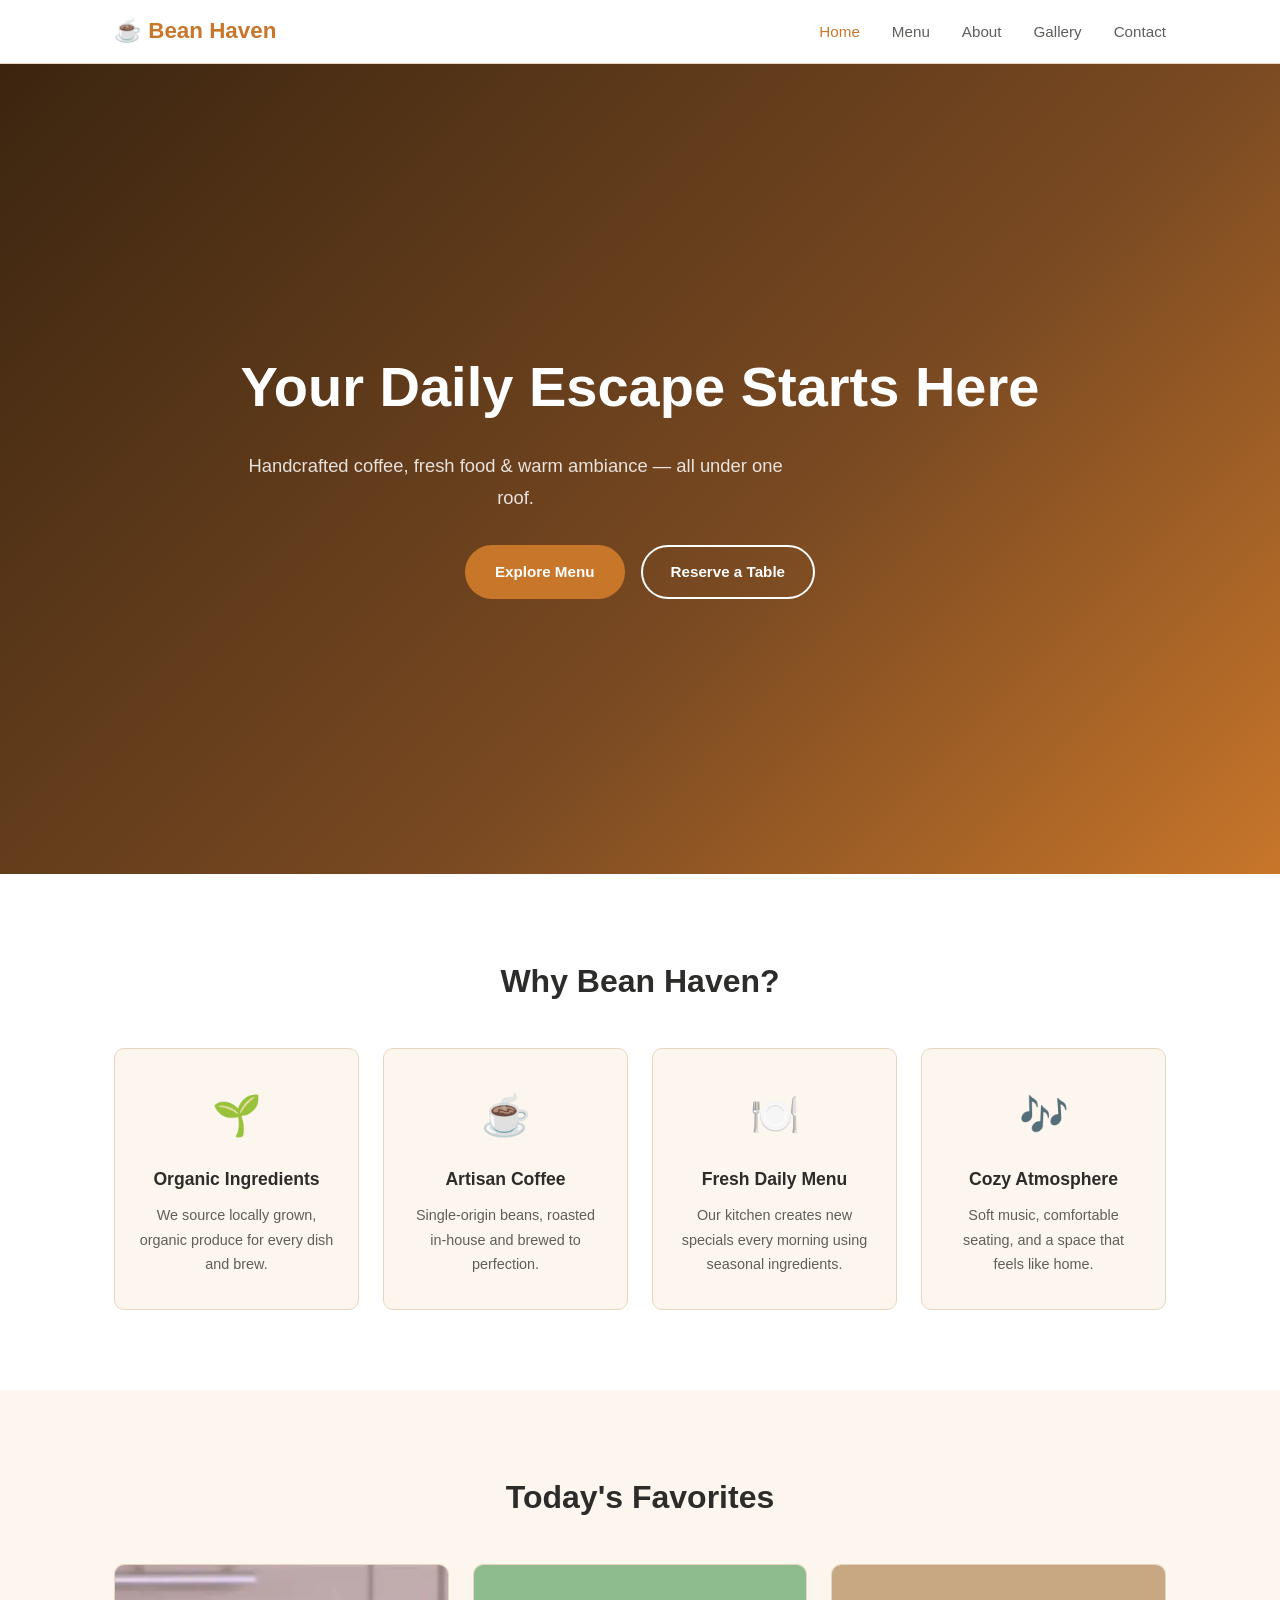
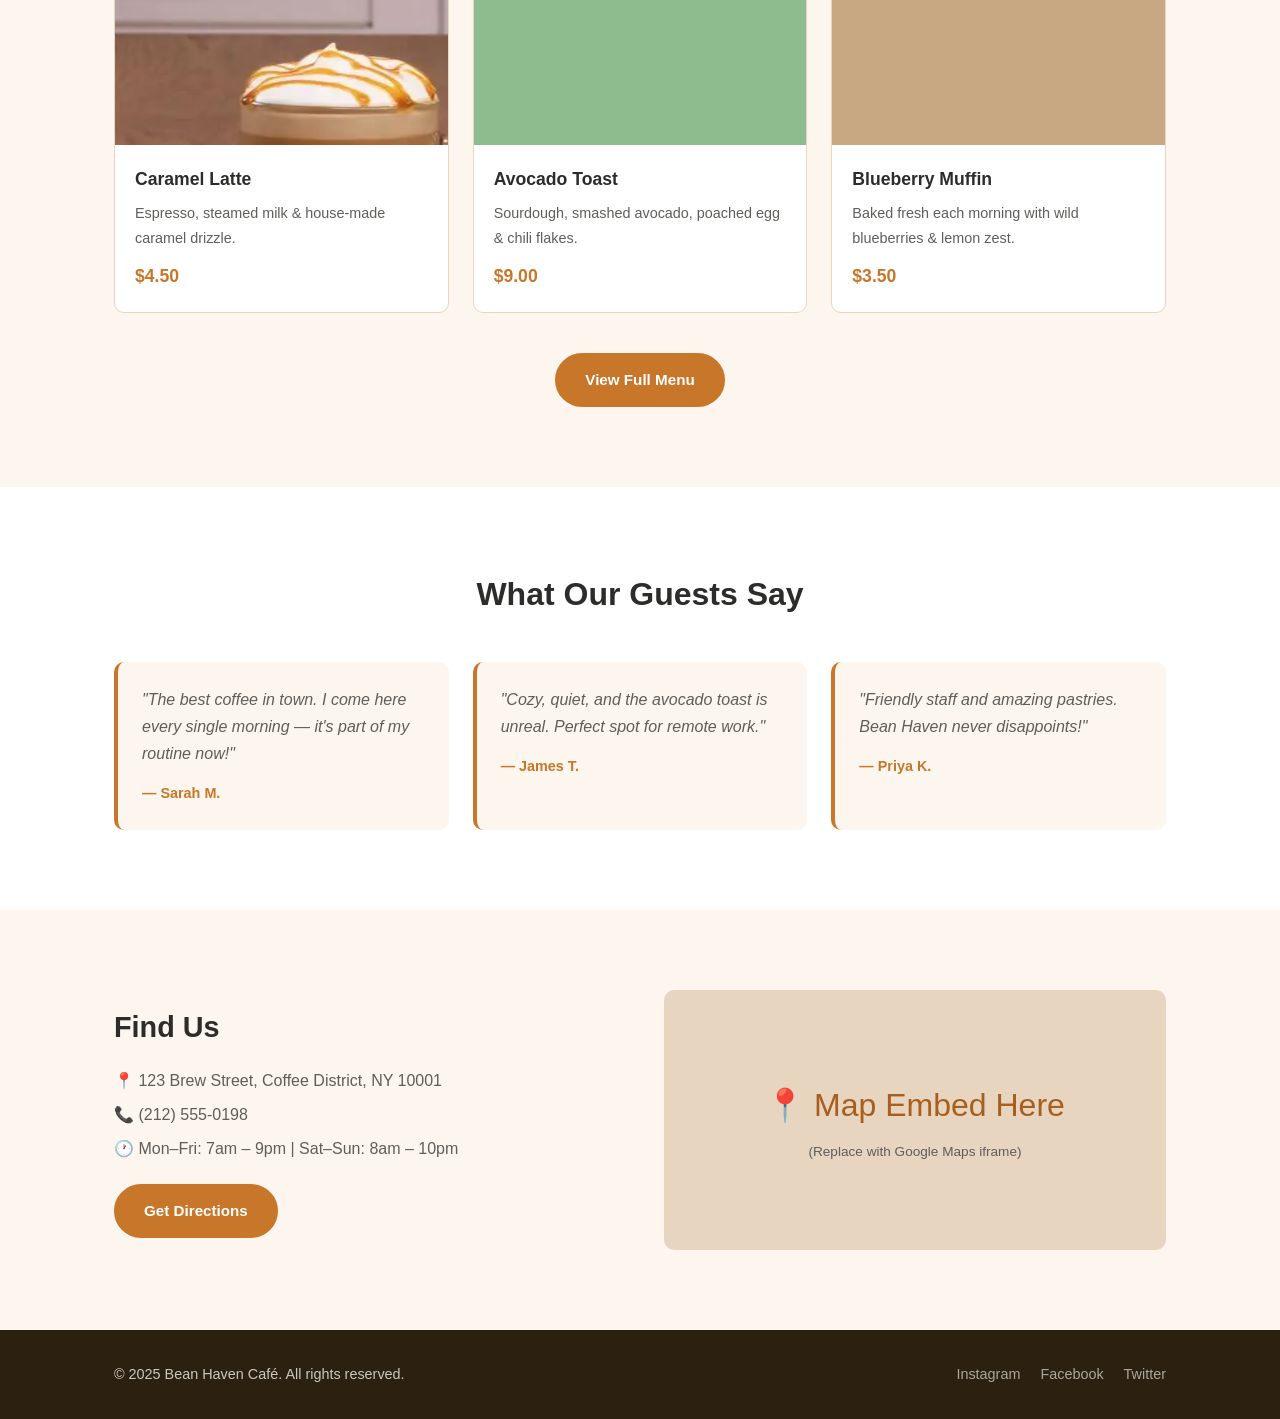
==== index.html @ ab90eaa3 "Add files via upload" ====
<!DOCTYPE html>
<html lang="en">
<head>
  <meta charset="UTF-8" />
  <meta name="viewport" content="width=device-width, initial-scale=1.0"/>
  <meta name="description" content="Bean Haven – A cozy local café serving fresh coffee, handcrafted meals, and warm vibes in the heart of the city."/>
  <title>Home – Bean Haven Café</title>
  <link rel="stylesheet" href="css/styles.css"/>
</head>
<body>

  <!-- NAVBAR -->
  <header class="navbar">
    <div class="container nav-inner">
      <a href="index.html" class="logo">☕ Bean Haven</a>
      <button class="hamburger" id="hamburger" aria-label="Toggle menu">&#9776;</button>
      <nav class="nav-links" id="nav-links">
        <a href="index.html">Home</a>
        <a href="menu.html">Menu</a>
        <a href="about.html">About</a>
        <a href="gallery.html">Gallery</a>
        <a href="contact.html">Contact</a>
      </nav>
    </div>
  </header>

  <!-- HERO -->
  <section class="hero">
    <div class="hero-overlay">
      <h1>Your Daily Escape Starts Here</h1>
      <p>Handcrafted coffee, fresh food & warm ambiance — all under one roof.</p>
      <div class="hero-btns">
        <a href="menu.html" class="btn btn-primary">Explore Menu</a>
        <a href="contact.html" class="btn btn-outline">Reserve a Table</a>
      </div>
    </div>
  </section>

  <!-- FEATURES -->
  <section class="features section">
    <div class="container">
      <h2 class="section-title">Why Bean Haven?</h2>
      <div class="features-grid">
        <div class="feature-card">
          <div class="feature-icon">🌱</div>
          <h3>Organic Ingredients</h3>
          <p>We source locally grown, organic produce for every dish and brew.</p>
        </div>
        <div class="feature-card">
          <div class="feature-icon">☕</div>
          <h3>Artisan Coffee</h3>
          <p>Single-origin beans, roasted in-house and brewed to perfection.</p>
        </div>
        <div class="feature-card">
          <div class="feature-icon">🍽️</div>
          <h3>Fresh Daily Menu</h3>
          <p>Our kitchen creates new specials every morning using seasonal ingredients.</p>
        </div>
        <div class="feature-card">
          <div class="feature-icon">🎶</div>
          <h3>Cozy Atmosphere</h3>
          <p>Soft music, comfortable seating, and a space that feels like home.</p>
        </div>
      </div>
    </div>
  </section>

  <!-- FEATURED MENU -->
  <section class="featured-menu section bg-light">
    <div class="container">
      <h2 class="section-title">Today's Favorites</h2>
      <div class="menu-grid">
        <div class="menu-card">
<div class="menu-img" style="background-image: url('images/caramel-latte.jpg');"></div>          <div class="menu-info">
            <h3>Caramel Latte</h3>
            <p>Espresso, steamed milk & house-made caramel drizzle.</p>
            <span class="price">$4.50</span>
          </div>
        </div>
        <div class="menu-card">
          <div class="menu-img" style="background: #8fbc8f;"></div>
          <div class="menu-info">
            <h3>Avocado Toast</h3>
            <p>Sourdough, smashed avocado, poached egg & chili flakes.</p>
            <span class="price">$9.00</span>
          </div>
        </div>
        <div class="menu-card">
          <div class="menu-img" style="background: #c8a882;"></div>
          <div class="menu-info">
            <h3>Blueberry Muffin</h3>
            <p>Baked fresh each morning with wild blueberries & lemon zest.</p>
            <span class="price">$3.50</span>
          </div>
        </div>
      </div>
      <div class="center-btn">
        <a href="menu.html" class="btn btn-primary">View Full Menu</a>
      </div>
    </div>
  </section>

  <!-- TESTIMONIALS -->
  <section class="testimonials section">
    <div class="container">
      <h2 class="section-title">What Our Guests Say</h2>
      <div class="testimonials-grid">
        <div class="testimonial-card">
          <p>"The best coffee in town. I come here every single morning — it's part of my routine now!"</p>
          <span>— Sarah M.</span>
        </div>
        <div class="testimonial-card">
          <p>"Cozy, quiet, and the avocado toast is unreal. Perfect spot for remote work."</p>
          <span>— James T.</span>
        </div>
        <div class="testimonial-card">
          <p>"Friendly staff and amazing pastries. Bean Haven never disappoints!"</p>
          <span>— Priya K.</span>
        </div>
      </div>
    </div>
  </section>

  <!-- MAP / LOCATION -->
  <section class="location section bg-light">
    <div class="container location-inner">
      <div class="location-text">
        <h2>Find Us</h2>
        <p>📍 123 Brew Street, Coffee District, NY 10001</p>
        <p>📞 (212) 555-0198</p>
        <p>🕐 Mon–Fri: 7am – 9pm | Sat–Sun: 8am – 10pm</p>
        <a href="contact.html" class="btn btn-primary" style="margin-top:1rem;">Get Directions</a>
      </div>
      <div class="map-placeholder">
        <p>📍 Map Embed Here</p>
        <small>(Replace with Google Maps iframe)</small>
      </div>
    </div>
  </section>

  <!-- FOOTER -->
  <footer class="footer">
    <div class="container footer-inner">
      <p>© 2025 Bean Haven Café. All rights reserved.</p>
      <div class="social-links">
        <a href="#">Instagram</a>
        <a href="#">Facebook</a>
        <a href="#">Twitter</a>
      </div>
    </div>
  </footer>

  <script src="js/main.js"></script>
</body>
</html>
---- css/styles.css ----
/* ===== RESET & BASE ===== */
*, *::before, *::after { box-sizing: border-box; margin: 0; padding: 0; }

:root {
  --primary: #c8762a;
  --primary-dark: #a85e1c;
  --bg-light: #fdf6ee;
  --text-dark: #2c2c2a;
  --text-mid: #5f5e5a;
  --text-light: #888780;
  --border: #e8d5c0;
  --white: #ffffff;
  --radius: 10px;
  --nav-height: 64px;
}

html { scroll-behavior: smooth; }

body {
  font-family: 'Segoe UI', sans-serif;
  font-size: 16px;
  line-height: 1.7;
  color: var(--text-dark);
  background: var(--white);
}

a { text-decoration: none; color: inherit; }
ul { list-style: none; }
img { max-width: 100%; display: block; }

/* ===== UTILITY ===== */
.container { max-width: 1100px; margin: 0 auto; padding: 0 1.5rem; }
.section { padding: 5rem 0; }
.bg-light { background: var(--bg-light); }
.section-title { text-align: center; font-size: 2rem; font-weight: 600; margin-bottom: 2.5rem; color: var(--text-dark); }
.center-btn { text-align: center; margin-top: 2.5rem; }

/* ===== BUTTONS ===== */
.btn {
  display: inline-block;
  padding: 0.75rem 1.75rem;
  border-radius: 50px;
  font-size: 0.95rem;
  font-weight: 600;
  cursor: pointer;
  transition: all 0.2s;
  border: 2px solid transparent;
}
.btn-primary { background: var(--primary); color: var(--white); border-color: var(--primary); }
.btn-primary:hover { background: var(--primary-dark); border-color: var(--primary-dark); }
.btn-outline { background: transparent; color: var(--white); border-color: var(--white); }
.btn-outline:hover { background: var(--white); color: var(--primary); }

/* ===== NAVBAR ===== */
.navbar {
  position: sticky;
  top: 0;
  z-index: 1000;
  background: var(--white);
  border-bottom: 1px solid var(--border);
  height: var(--nav-height);
  display: flex;
  align-items: center;
}
.nav-inner { display: flex; align-items: center; justify-content: space-between; width: 100%; }
.logo { font-size: 1.4rem; font-weight: 700; color: var(--primary); }
.nav-links { display: flex; gap: 2rem; }
.nav-links a { font-size: 0.95rem; font-weight: 500; color: var(--text-mid); transition: color 0.2s; }
.nav-links a:hover { color: var(--primary); }
.hamburger { display: none; background: none; border: none; font-size: 1.5rem; cursor: pointer; color: var(--text-dark); }

/* ===== HERO ===== */
.hero {
  min-height: 90vh;
  background: linear-gradient(135deg, #3b2510 0%, #7a4a22 60%, #c8762a 100%);
  display: flex;
  align-items: center;
  justify-content: center;
  text-align: center;
  padding: 2rem;
}
.hero-overlay h1 { font-size: clamp(2rem, 5vw, 3.5rem); color: var(--white); font-weight: 700; margin-bottom: 1rem; }
.hero-overlay p { font-size: 1.15rem; color: rgba(255,255,255,0.85); margin-bottom: 2rem; max-width: 550px; }
.hero-btns { display: flex; gap: 1rem; justify-content: center; flex-wrap: wrap; }

/* ===== PAGE HERO (inner pages) ===== */
.page-hero {
  background: linear-gradient(135deg, #3b2510, #7a4a22);
  color: var(--white);
  text-align: center;
  padding: 4rem 1.5rem;
}
.page-hero h1 { font-size: 2.5rem; font-weight: 700; }
.page-hero p { font-size: 1.05rem; color: rgba(255,255,255,0.8); margin-top: 0.5rem; }

/* ===== FEATURES ===== */
.features-grid {
  display: grid;
  grid-template-columns: repeat(auto-fit, minmax(220px, 1fr));
  gap: 1.5rem;
}
.feature-card {
  background: var(--bg-light);
  border: 1px solid var(--border);
  border-radius: var(--radius);
  padding: 2rem 1.5rem;
  text-align: center;
  transition: transform 0.2s;
}
.feature-card:hover { transform: translateY(-4px); }
.feature-icon { font-size: 2.5rem; margin-bottom: 1rem; }
.feature-card h3 { font-size: 1.1rem; font-weight: 600; margin-bottom: 0.5rem; }
.feature-card p { font-size: 0.9rem; color: var(--text-mid); }

/* ===== FEATURED MENU ===== */
.menu-grid {
  display: grid;
  grid-template-columns: repeat(auto-fit, minmax(280px, 1fr));
  gap: 1.5rem;
}
.menu-card {
  background: var(--white);
  border-radius: var(--radius);
  overflow: hidden;
  border: 1px solid var(--border);
  transition: box-shadow 0.2s;
}
.menu-card:hover { box-shadow: 0 6px 20px rgba(0,0,0,0.08); }
.menu-img { height: 180px; display: flex; align-items: center; justify-content: center; font-size: 3rem; }
.menu-info { padding: 1.25rem; }
.menu-info h3 { font-size: 1.1rem; font-weight: 600; margin-bottom: 0.4rem; }
.menu-info p { font-size: 0.9rem; color: var(--text-mid); margin-bottom: 0.75rem; }
.price { font-weight: 700; color: var(--primary); font-size: 1.1rem; }

/* ===== TESTIMONIALS ===== */
.testimonials-grid {
  display: grid;
  grid-template-columns: repeat(auto-fit, minmax(260px, 1fr));
  gap: 1.5rem;
}
.testimonial-card {
  background: var(--bg-light);
  border-left: 4px solid var(--primary);
  border-radius: var(--radius);
  padding: 1.5rem;
}
.testimonial-card p { font-style: italic; color: var(--text-mid); margin-bottom: 0.75rem; }
.testimonial-card span { font-weight: 600; font-size: 0.9rem; color: var(--primary); }

/* ===== LOCATION ===== */
.location-inner { display: grid; grid-template-columns: 1fr 1fr; gap: 3rem; align-items: center; }
.location-text h2 { font-size: 1.8rem; font-weight: 600; margin-bottom: 1rem; }
.location-text p { margin-bottom: 0.4rem; color: var(--text-mid); }
.map-placeholder {
  background: #e8d5c0;
  border-radius: var(--radius);
  min-height: 260px;
  display: flex;
  flex-direction: column;
  align-items: center;
  justify-content: center;
  font-size: 2rem;
  color: var(--primary-dark);
  gap: 0.5rem;
}
.map-placeholder small { font-size: 0.85rem; color: var(--text-mid); }

/* ===== FOOTER ===== */
.footer { background: #2c2010; color: rgba(255,255,255,0.75); padding: 2rem 0; }
.footer-inner { display: flex; justify-content: space-between; align-items: center; flex-wrap: wrap; gap: 1rem; }
.footer-inner p { font-size: 0.9rem; }
.social-links { display: flex; gap: 1.25rem; }
.social-links a { font-size: 0.9rem; color: rgba(255,255,255,0.6); transition: color 0.2s; }
.social-links a:hover { color: var(--primary); }

/* ===== MENU PAGE ===== */
.menu-page .container { max-width: 700px; }
.menu-category { font-size: 1.4rem; font-weight: 600; color: var(--primary); margin: 2.5rem 0 1rem; border-bottom: 2px solid var(--border); padding-bottom: 0.5rem; }
.menu-list { display: flex; flex-direction: column; gap: 0.5rem; }
.menu-item { display: flex; justify-content: space-between; align-items: center; padding: 0.75rem 1rem; background: var(--bg-light); border-radius: 8px; border: 1px solid var(--border); }
.menu-item span:last-child { font-weight: 700; color: var(--primary); }

/* ===== ABOUT PAGE ===== */
.about-inner { display: grid; grid-template-columns: 1fr 1fr; gap: 3rem; align-items: start; }
.about-text h2 { font-size: 1.6rem; font-weight: 600; margin-bottom: 1rem; }
.about-text p { color: var(--text-mid); margin-bottom: 1rem; }
.values-list li { padding: 0.4rem 0; color: var(--text-mid); }
.about-img-box { display: flex; flex-direction: column; gap: 1rem; }
.placeholder-img { background: #e8d5c0; border-radius: var(--radius); display: flex; align-items: center; justify-content: center; font-size: 1rem; color: var(--text-mid); }
.placeholder-img.large { height: 300px; }

/* ===== TEAM ===== */
.team-grid { display: grid; grid-template-columns: repeat(auto-fit, minmax(200px, 1fr)); gap: 1.5rem; }
.team-card { text-align: center; padding: 2rem 1rem; background: var(--white); border: 1px solid var(--border); border-radius: var(--radius); }
.team-avatar {
  width: 64px; height: 64px; border-radius: 50%;
  background: var(--primary); color: var(--white);
  font-size: 1.5rem; font-weight: 700;
  display: flex; align-items: center; justify-content: center;
  margin: 0 auto 1rem;
}
.team-card h3 { font-size: 1.05rem; font-weight: 600; }
.team-card p { font-size: 0.9rem; color: var(--text-mid); }

/* ===== GALLERY PAGE ===== */
.gallery-grid {
  display: grid;
  grid-template-columns: repeat(auto-fill, minmax(280px, 1fr));
  gap: 1rem;
}
.gallery-item {
  border-radius: var(--radius);
  min-height: 220px;
  display: flex;
  align-items: center;
  justify-content: center;
  font-size: 3rem;
  cursor: pointer;
  transition: transform 0.2s, opacity 0.2s;
}
.gallery-item:hover { transform: scale(1.02); opacity: 0.9; }
.gallery-note { text-align: center; color: var(--text-light); font-size: 0.85rem; margin-top: 2rem; }
.gallery-note code { background: var(--bg-light); padding: 2px 6px; border-radius: 4px; }

/* ===== LIGHTBOX ===== */
.lightbox {
  display: none;
  position: fixed; inset: 0;
  background: rgba(0,0,0,0.85);
  z-index: 2000;
  align-items: center;
  justify-content: center;
}
.lightbox.active { display: flex; }
.lightbox-content { background: var(--white); border-radius: var(--radius); padding: 2rem; font-size: 1.5rem; }
.lightbox-close {
  position: absolute; top: 1.5rem; right: 2rem;
  color: var(--white); font-size: 2rem; cursor: pointer;
}

/* ===== CONTACT PAGE ===== */
.contact-inner { display: grid; grid-template-columns: 1fr 1.5fr; gap: 3rem; align-items: start; }
.contact-info h2 { font-size: 1.5rem; font-weight: 600; margin-bottom: 1rem; }
.contact-info p { color: var(--text-mid); margin-bottom: 0.5rem; }
.contact-form-box h2 { font-size: 1.4rem; font-weight: 600; margin-bottom: 1.5rem; }
.form-group { margin-bottom: 1.25rem; display: flex; flex-direction: column; gap: 0.35rem; }
.form-group label { font-size: 0.9rem; font-weight: 500; color: var(--text-dark); }
.form-group input,
.form-group select,
.form-group textarea {
  padding: 0.65rem 0.9rem;
  border: 1.5px solid var(--border);
  border-radius: 8px;
  font-size: 0.95rem;
  font-family: inherit;
  transition: border-color 0.2s;
  background: var(--white);
  color: var(--text-dark);
}
.form-group input:focus,
.form-group select:focus,
.form-group textarea:focus { outline: none; border-color: var(--primary); }
.error-msg { font-size: 0.8rem; color: #e24b4a; min-height: 1rem; }
.success-msg { display: none; text-align: center; margin-top: 1rem; color: #3b6d11; font-weight: 500; }

/* ===== RESPONSIVE ===== */
@media (max-width: 768px) {
  .hamburger { display: block; }
  .nav-links {
    display: none;
    flex-direction: column;
    position: absolute;
    top: var(--nav-height);
    left: 0; right: 0;
    background: var(--white);
    border-bottom: 1px solid var(--border);
    padding: 1.5rem;
    gap: 1.25rem;
    z-index: 999;
  }
  .nav-links.open { display: flex; }
  .navbar { position: relative; }
  .hero-overlay h1 { font-size: 2rem; }
  .location-inner,
  .about-inner,
  .contact-inner { grid-template-columns: 1fr; }
  .footer-inner { flex-direction: column; text-align: center; }
  .section { padding: 3rem 0; }
}

@media (max-width: 480px) {
  .hero-btns { flex-direction: column; align-items: center; }
  .gallery-grid { grid-template-columns: 1fr 1fr; }
}
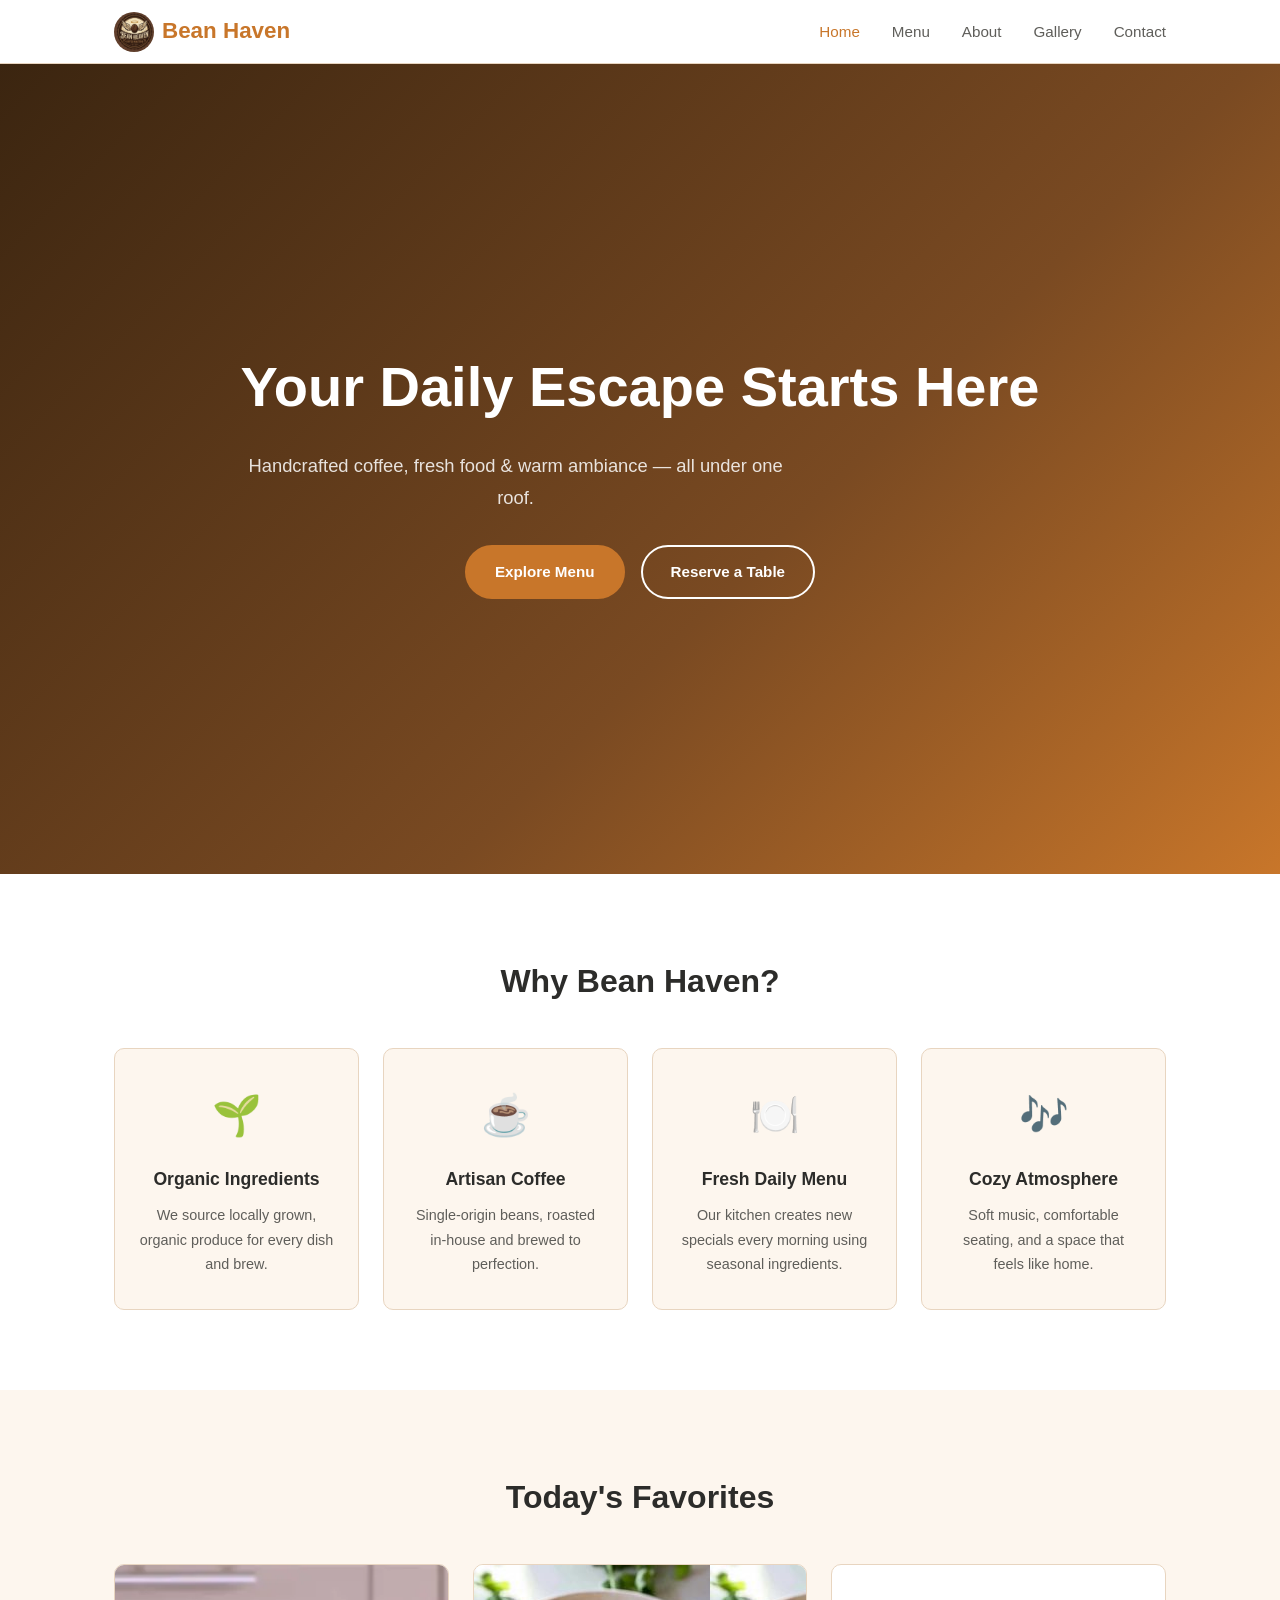
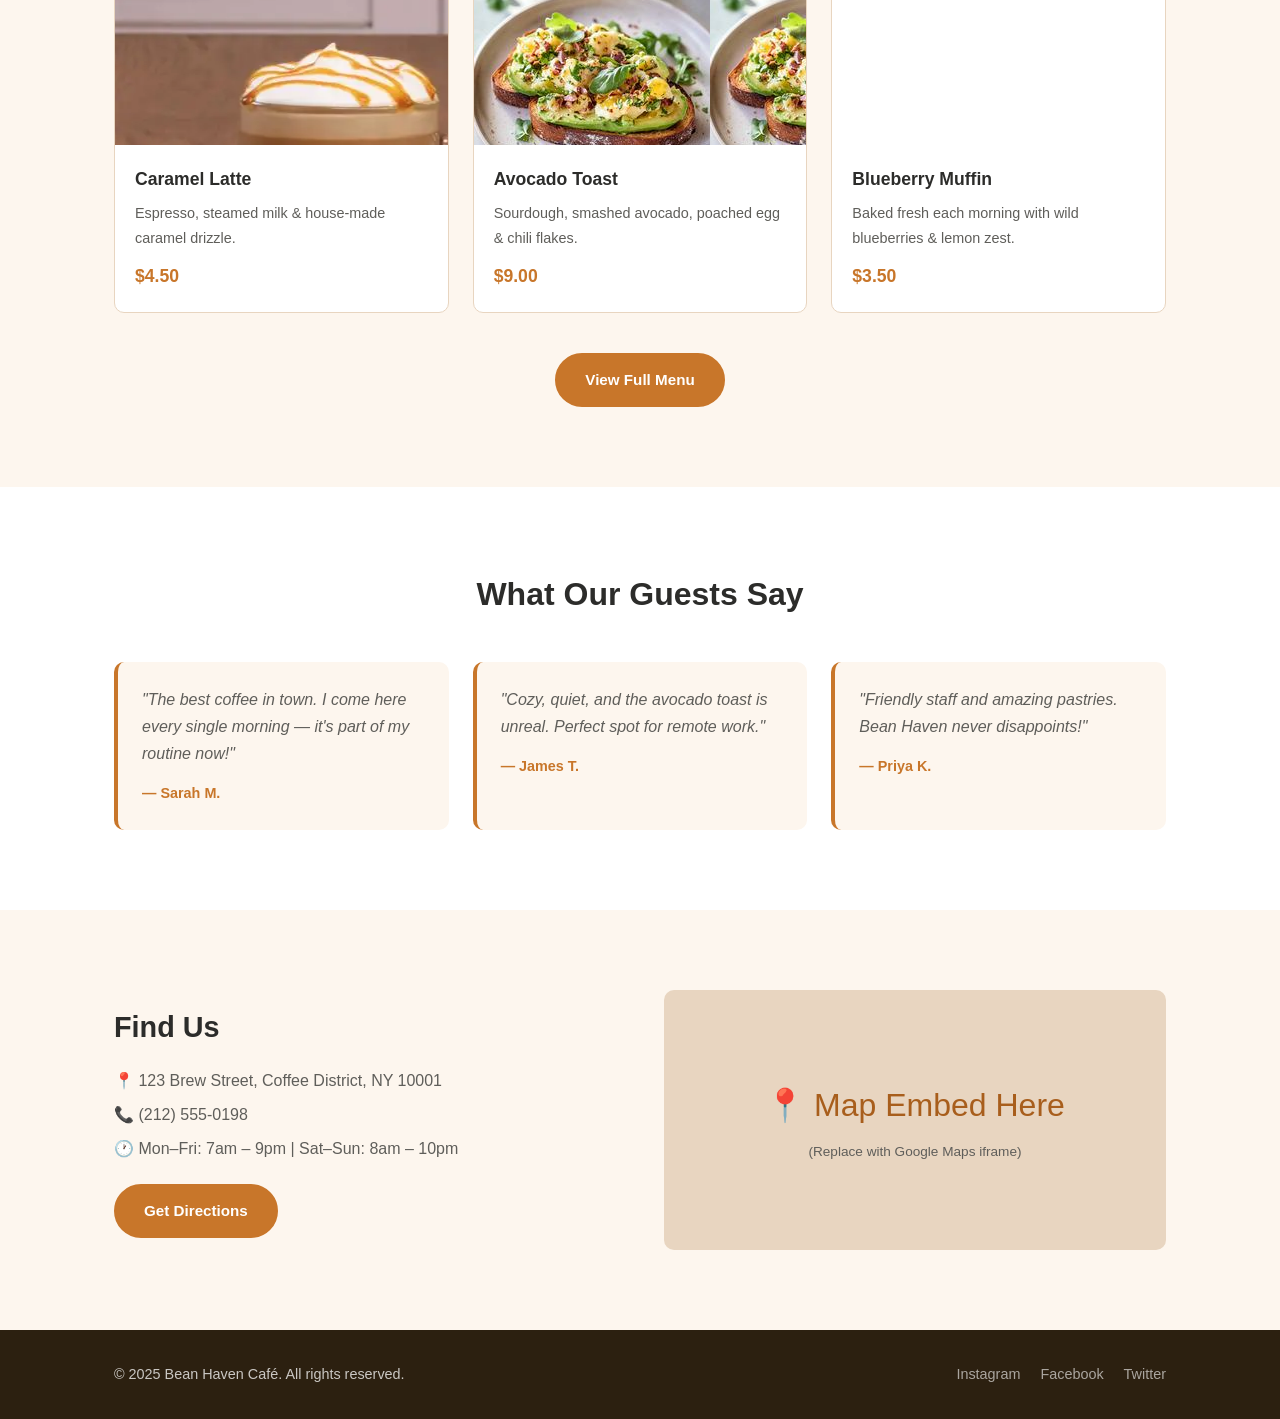
==== commit f1b4829a: "Add files via upload" ====
--- a/index.html
+++ b/index.html
@@ -4,6 +4,7 @@
   <meta charset="UTF-8" />
   <meta name="viewport" content="width=device-width, initial-scale=1.0"/>
   <meta name="description" content="Bean Haven – A cozy local café serving fresh coffee, handcrafted meals, and warm vibes in the heart of the city."/>
+  <link rel="icon" href="images/logo.jpg" type="image/jpeg">
   <title>Home – Bean Haven Café</title>
   <link rel="stylesheet" href="css/styles.css"/>
 </head>
@@ -12,7 +13,10 @@
   <!-- NAVBAR -->
   <header class="navbar">
     <div class="container nav-inner">
-      <a href="index.html" class="logo">☕ Bean Haven</a>
+    <a href="index.html" class="logo">
+        <img src="images/logo.jpg" alt="Bean Haven Café logo featuring a coffee bean with golden wings and a halo, symbolizing quality and comfort in a warm, welcoming brown color palette" width="50" height="50">
+        <span>Bean Haven</span>
+    </a>
       <button class="hamburger" id="hamburger" aria-label="Toggle menu">&#9776;</button>
       <nav class="nav-links" id="nav-links">
         <a href="index.html">Home</a>
@@ -78,7 +82,7 @@
           </div>
         </div>
         <div class="menu-card">
-          <div class="menu-img" style="background: #8fbc8f;"></div>
+          <div class="menu-img" style="background-image: url('images/Avocado-Toast .jpg');"></div>
           <div class="menu-info">
             <h3>Avocado Toast</h3>
             <p>Sourdough, smashed avocado, poached egg & chili flakes.</p>
@@ -86,7 +90,7 @@
           </div>
         </div>
         <div class="menu-card">
-          <div class="menu-img" style="background: #c8a882;"></div>
+          <div class="menu-img" style="background-image: url('images/Blueberry-Muffin.jpg');"></div>
           <div class="menu-info">
             <h3>Blueberry Muffin</h3>
             <p>Baked fresh each morning with wild blueberries & lemon zest.</p>
--- a/css/styles.css
+++ b/css/styles.css
@@ -63,7 +63,25 @@
   align-items: center;
 }
 .nav-inner { display: flex; align-items: center; justify-content: space-between; width: 100%; }
-.logo { font-size: 1.4rem; font-weight: 700; color: var(--primary); }
+.logo {
+    font-size: 1.4rem;
+    font-weight: 700;
+    color: var(--primary);
+    display: flex;
+    align-items: center;
+    gap: 0.5rem;
+    transition: transform 0.2s, filter 0.2s;
+}
+.logo img {
+    width: 40px;
+    height: 40px;
+    border-radius: 50%;
+    object-fit: cover;
+}
+.logo:hover {
+    transform: scale(1.05);
+    filter: brightness(0.9);
+}
 .nav-links { display: flex; gap: 2rem; }
 .nav-links a { font-size: 0.95rem; font-weight: 500; color: var(--text-mid); transition: color 0.2s; }
 .nav-links a:hover { color: var(--primary); }
